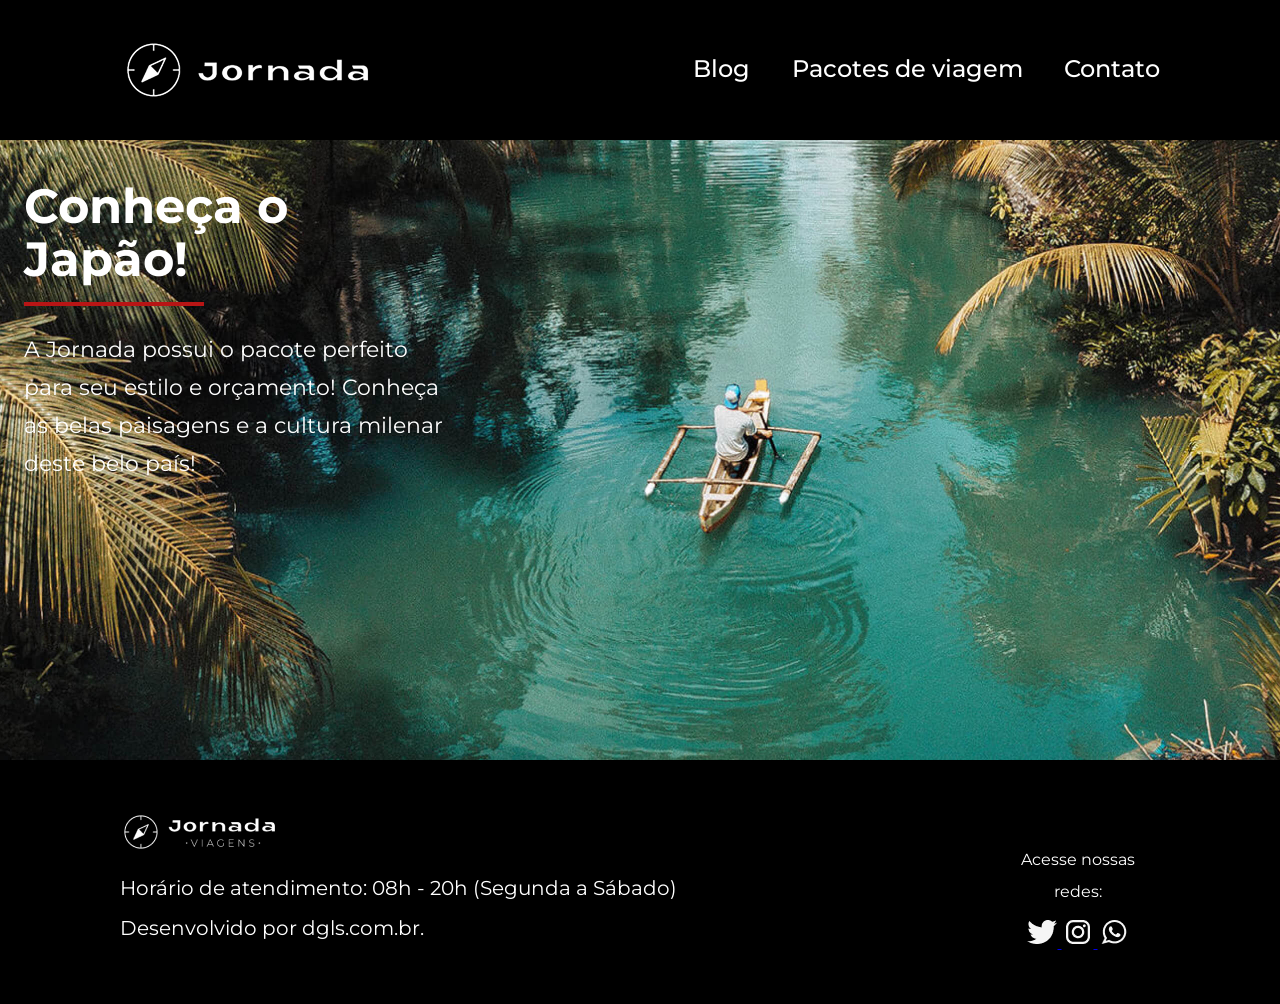
==== pacotes-de-viagem.html @ bf9d369d "Estiliza hero página pacotes de viagem" ====
<!doctype html>
<html lang="PT-BR">
  <head>
    <meta charset="UTF-8" />
    <meta name="viewport" content="width=device-width, initial-scale=1.0" />
    <link rel="icon" href="img/bussula-jornada-white.png" />
    <link rel="stylesheet" href="css/style.css" />
    <title>Pacotes de Viagem - Jornada Viagens</title>
    <meta name="description" content="Conheça os nossos pacotes de viagem!" />
    <meta property="og:title" content="Pacotes de Viagem - Jornada Viagens" />
    <meta
      property="og:description"
      content="Conheça os nossos pacotes de viagem!"
    />
    <meta property="og:image" content="#" />
    <meta
      property="og:url"
      content="https://dglshenriq.github.io/jornada-viagens"
    />
    <meta property="og:type" content="website" />
    <meta property="og:site_name" content="Jornada Viagens" />
  </head>
  <body>
    <header class="main-header">
      <a class="logo" href="index.html" title="Página Inicial">
        <img
          class="logo-mobile"
          src="img/bussula-jornada-white.png"
          title="Página Incial"
          alt="Bússula do logo Jornada Viagens na cor branca" /><img
          class="logo-desktop"
          src="img/Logo-branco 2.png"
          title="Página Incial"
          alt="Logo Jornada Viagens na cor branca"
      /></a>
      <div class="navigation-menu">
        <label for="menu">
          <img src="img/menu.png" alt="ícone de menu" />
        </label>
        <input type="checkbox" id="menu" hidden />
        <nav>
          <ul class="links-list">
            <li><a href="blog.html" title="Acessar blog">Blog</a></li>
            <li>
              <a href="pacotes.html" title="Acessar pacotes de viagem"
                >Pacotes de viagem</a
              >
            </li>
            <li><a href="contato.html" title="Acessar contato">Contato</a></li>
          </ul>
        </nav>
      </div>
    </header>
    <main>
      <section class="hero packages">
        <div class="hero-img">
             <div class="hero-overlay">

        <div class="package-container">

            <h1>Conheça o Japão!</h1>

            <span class="hero-divider"></span>

            <p>
                A Jornada possui o pacote perfeito para seu estilo e
                orçamento! Conheça as belas paisagens e a cultura
                milenar deste belo país!
            </p>
        </div>
      </section>
    </main>
    <footer class="main-footer">
      <div class="footer-content">
        <img
          src="img/logo-rodapé-branco.png"
          alt="logo completo Jornada Viagens"
        />
        <p>Horário de atendimento: 08h - 20h (Segunda a Sábado)</p>
        <p>
          Desenvolvido por
          <a
            class="dev-link"
            href="#"
            target="_blank"
            title="Desenvolvido por dgls.com.br"
            >dgls.com.br</a
          >.
        </p>
      </div>
      <div class="footer-social">
        <p>Acesse nossas redes:</p>
        <a href="#" target="_blank" title="Acesse o Twitter do Jornada Viagens">
          <img
            src="img/logo-twitter.png"
            alt="Ícone do Twitter na cor branca"
          />
        </a>
        <a
          href="#"
          target="_blank"
          title="Acesse o Instagram do Jornada Viagens"
        >
          <img
            src="img/logo-instagram.png"
            alt="Ícone do Instagram na cor branca"
          />
        </a>
        <a
          href="#"
          target="_blank"
          title="Entre em contato através do Whatsapp"
        >
          <img
            src="img/logo-whatsapp.png"
            alt="Ícone do WhatsApp na cor branca"
          />
        </a>
      </div>
    </footer>
  </body>
</html>
---- css/style.css ----
@import url(global.css);
@import url(header.css);
@import url(hero.css);
@import url(offers.css);
@import url(categories.css);
@import url(destinations.css);
@import url(payments.css);
@import url(testimonials.css);
@import url(footer.css);
@import url(packages.css);
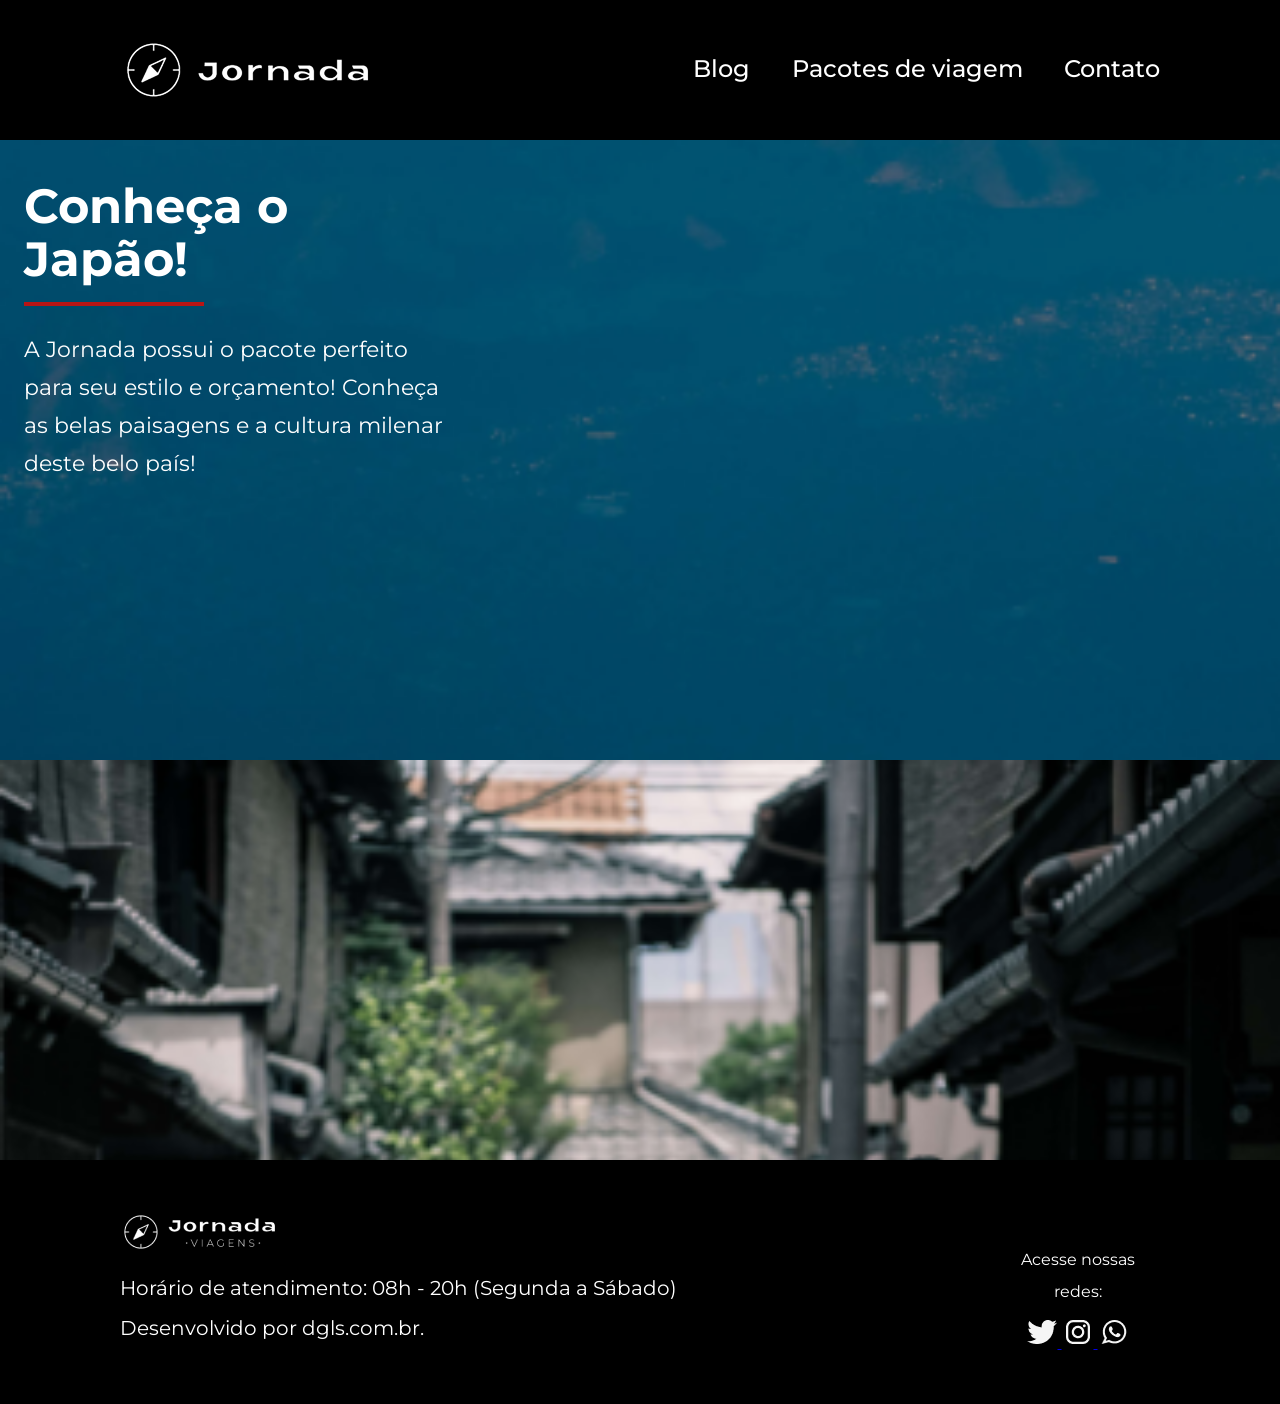
==== commit f72aeae0: "Estiliza o footer" ====
--- a/pacotes-de-viagem.html
+++ b/pacotes-de-viagem.html
@@ -69,6 +69,9 @@
             </p>
         </div>
       </section>
+      <section class="bottom-hero packages">
+        <div class="hero-img"></div>
+      </section>
     </main>
     <footer class="main-footer">
       <div class="footer-content">
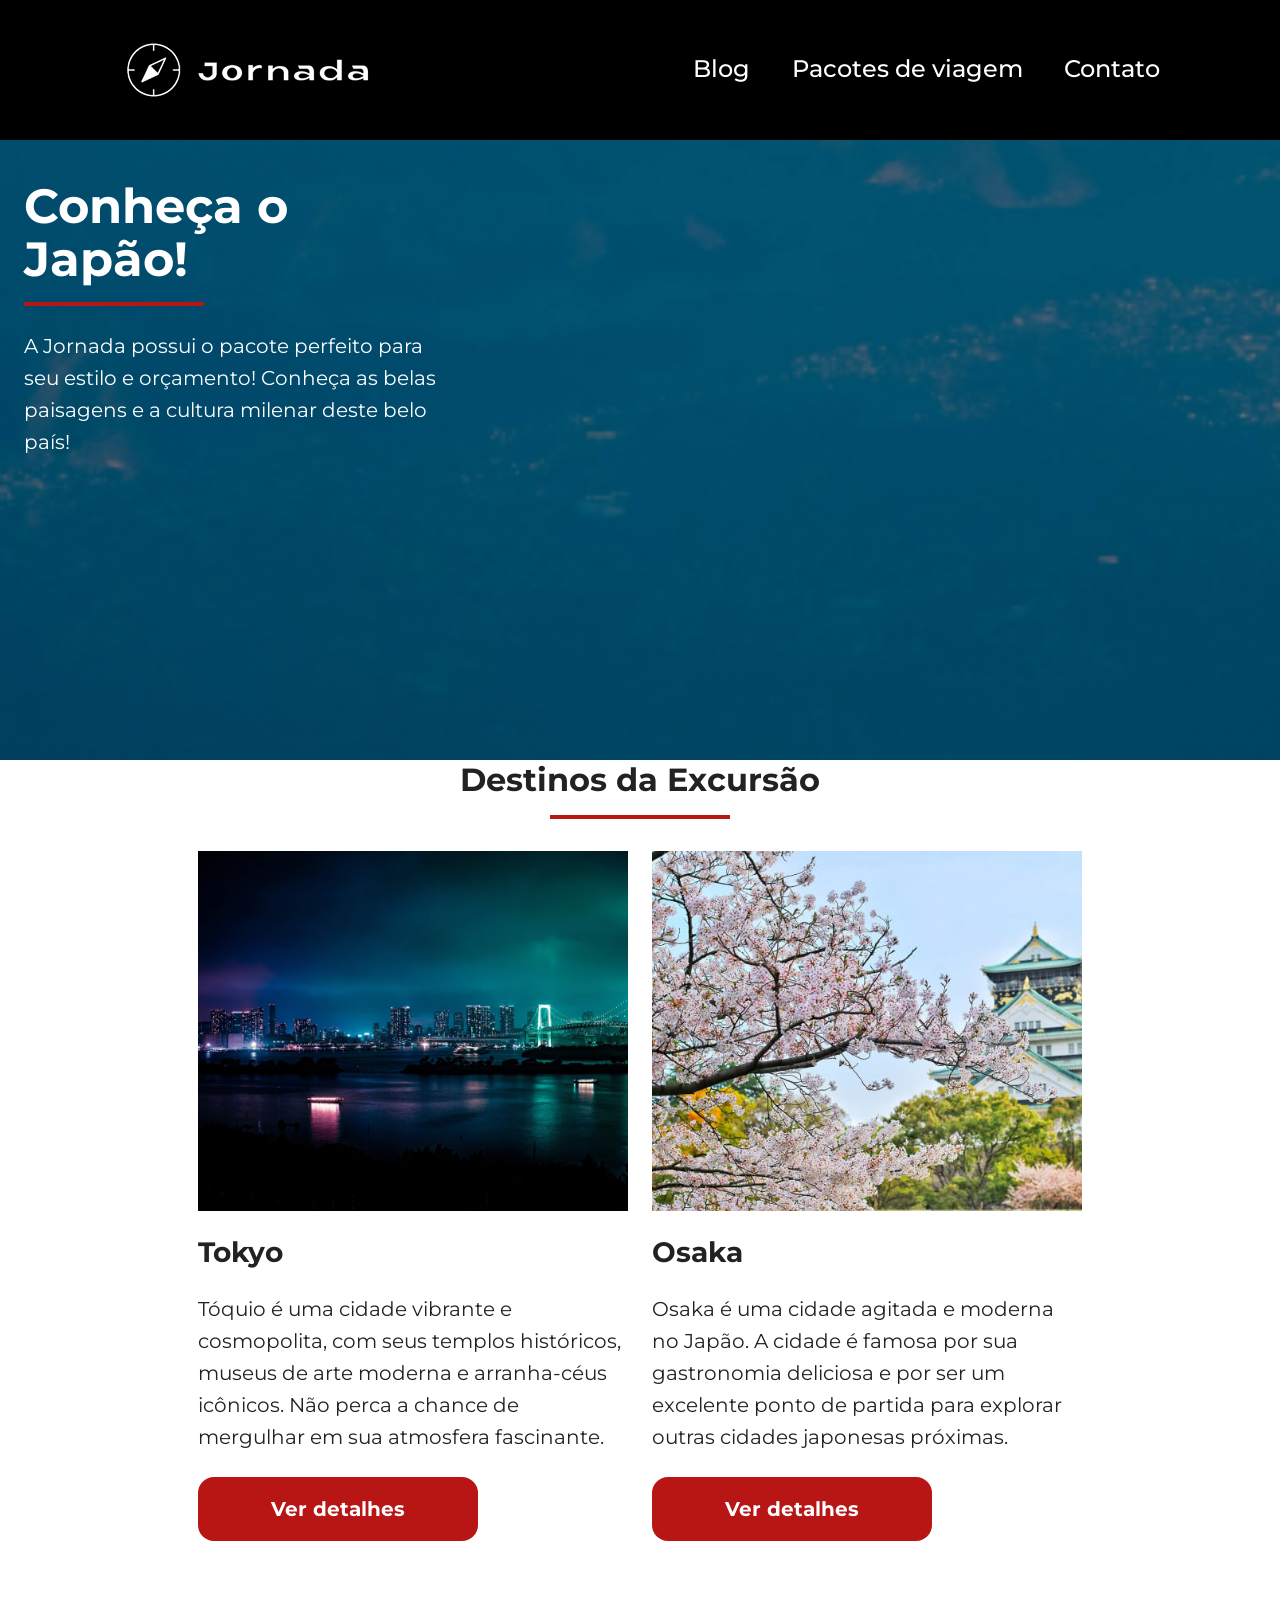
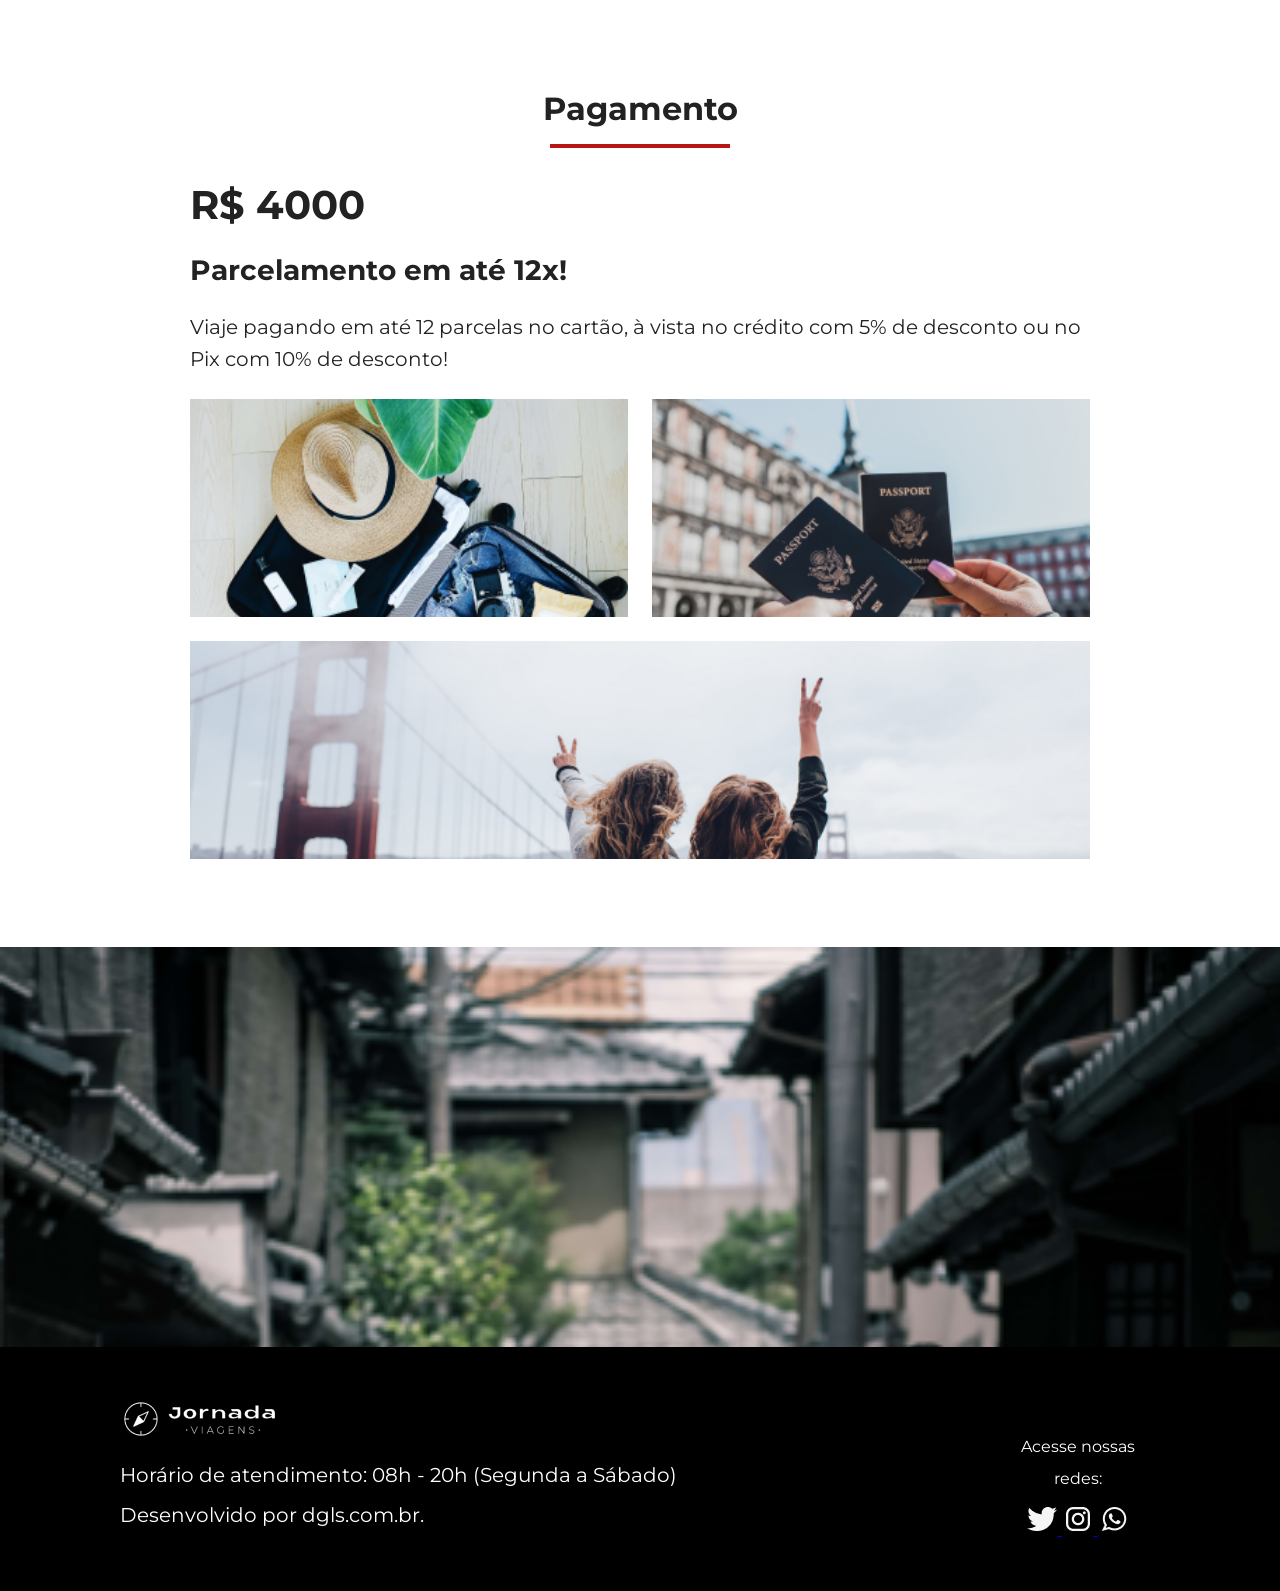
==== commit 0aa27925: "Inicia a construção da main" ====
--- a/pacotes-de-viagem.html
+++ b/pacotes-de-viagem.html
@@ -54,21 +54,90 @@
     <main>
       <section class="hero packages">
         <div class="hero-img">
-             <div class="hero-overlay">
-
-        <div class="package-container">
-
+          <div class="package-container">
             <h1>Conheça o Japão!</h1>
 
             <span class="hero-divider"></span>
 
-            <p>
-                A Jornada possui o pacote perfeito para seu estilo e
-                orçamento! Conheça as belas paisagens e a cultura
-                milenar deste belo país!
+            <p class="content-text">
+              A Jornada possui o pacote perfeito para seu estilo e orçamento!
+              Conheça as belas paisagens e a cultura milenar deste belo país!
             </p>
+          </div>
         </div>
       </section>
+      <section class="destinations">
+        <div class="section-title">
+          <h2>Destinos da Excursão</h2>
+          <hr />
+        </div>
+        <div class="destinations-items">
+          <article class="item">
+            <header>
+              <div class="img-items tokyo"></div>
+              <h3 class="content-title">Tokyo</h3>
+            </header>
+            <p class="content-text">
+              Tóquio é uma cidade vibrante e cosmopolita, com seus templos
+              históricos, museus de arte moderna e arranha-céus icônicos. Não
+              perca a chance de mergulhar em sua atmosfera fascinante.
+            </p>
+            <footer>
+              <a
+                class="button"
+                href="#"
+                target="_blank"
+                title="Veja mais detalhes do destino Tokyo"
+                >Ver detalhes</a
+              >
+            </footer>
+          </article>
+          <article class="item">
+            <header>
+              <div class="img-items osaka"></div>
+              <h3 class="content-title">Osaka</h3>
+            </header>
+            <p class="content-text">
+              Osaka é uma cidade agitada e moderna no Japão. A cidade é famosa
+              por sua gastronomia deliciosa e por ser um excelente ponto de
+              partida para explorar outras cidades japonesas próximas.
+            </p>
+            <footer>
+              <a
+                class="button"
+                href="#"
+                target="_blank"
+                title="Veja mais detalhes do destino Tokyo"
+                >Ver detalhes</a
+              >
+            </footer>
+          </article>
+        </div>
+      </section>
+      <section class="payments">
+        <div class="section-title">
+          <h2>Pagamento</h2>
+          <hr />
+        </div>
+        <article class="payments-item">
+          <div class="content-container">
+            <div class="text-content">
+              <span>R$ 4000</span>
+              <h3 class="content-title">Parcelamento em até 12x!</h3>
+              <p class="content-text">
+                Viaje pagando em até 12 parcelas no cartão, à vista no crédito
+                com 5% de desconto ou no Pix com 10% de desconto!
+              </p>
+            </div>
+            <div class="image-gallery">
+              <div class="image bag"></div>
+              <div class="image passport"></div>
+              <div class="image people colspan2"></div>
+            </div>
+          </div>
+        </article>
+      </section>
+
       <section class="bottom-hero packages">
         <div class="hero-img"></div>
       </section>
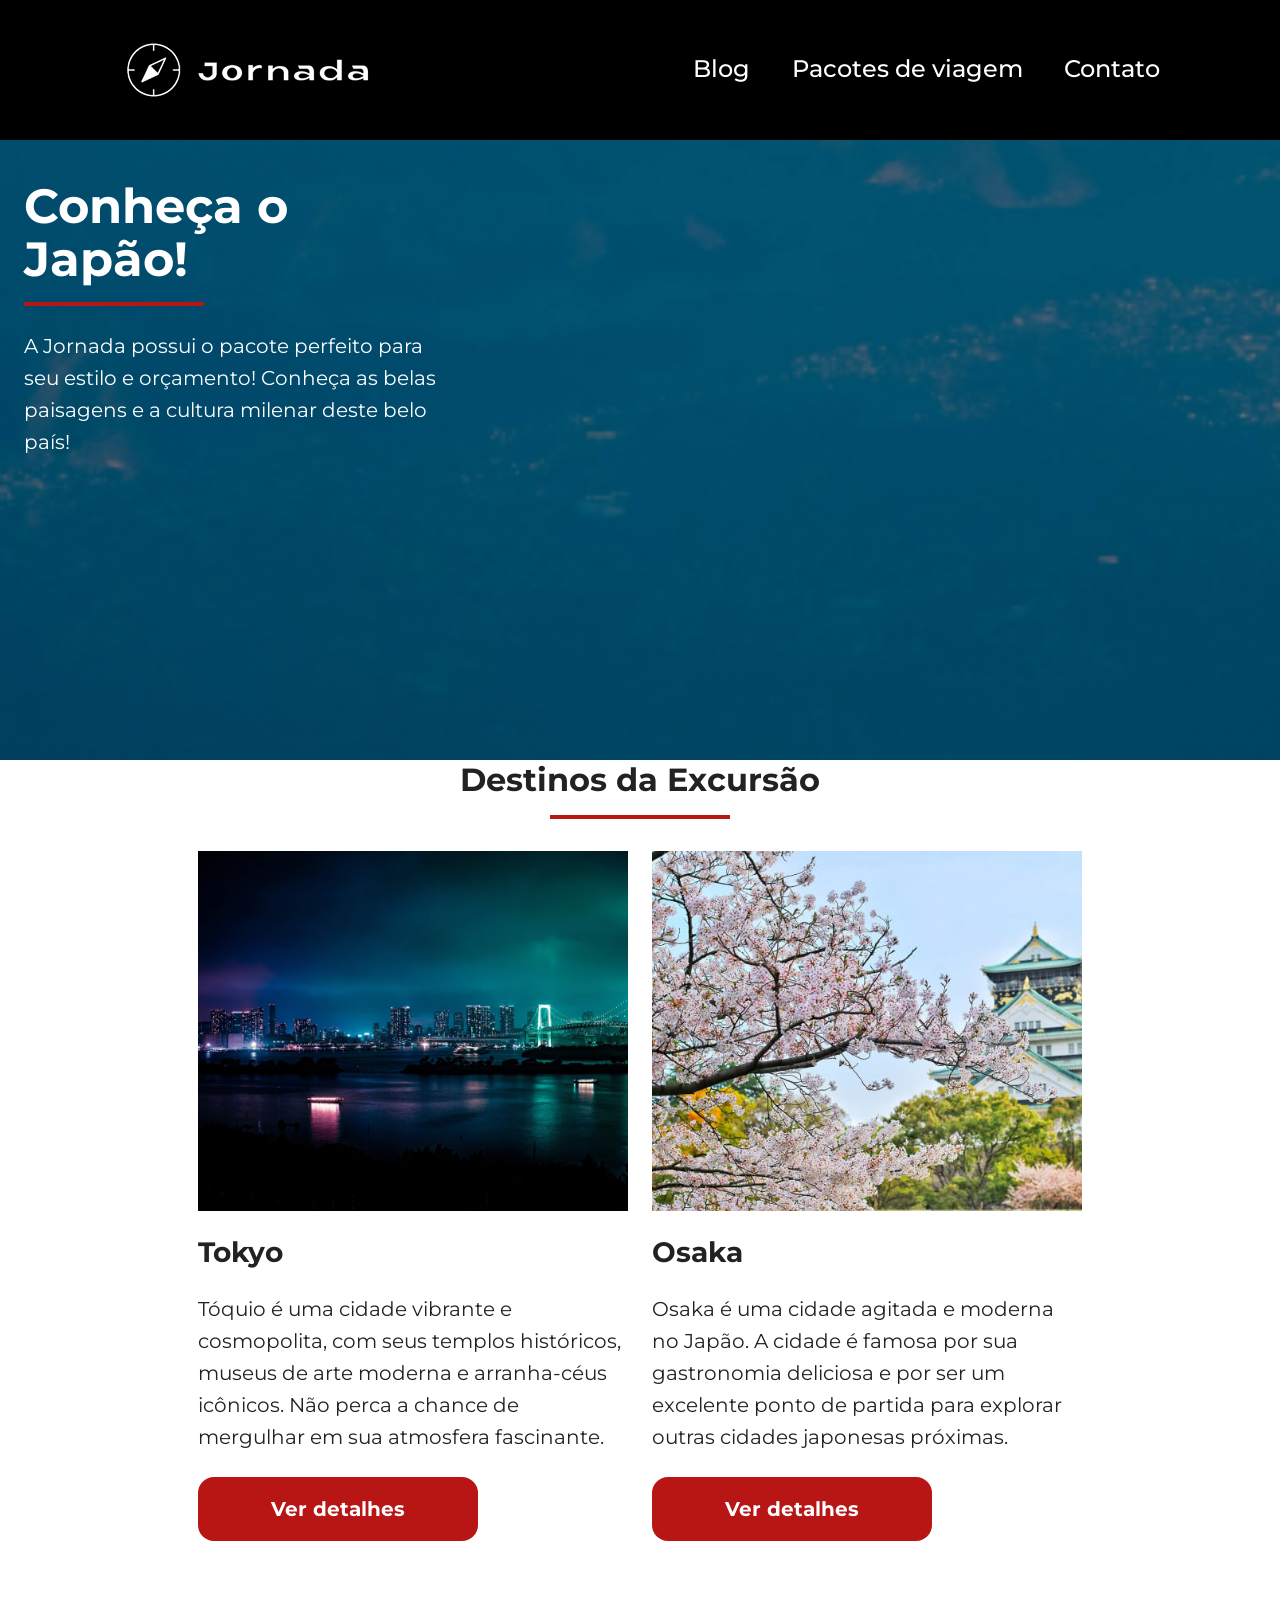
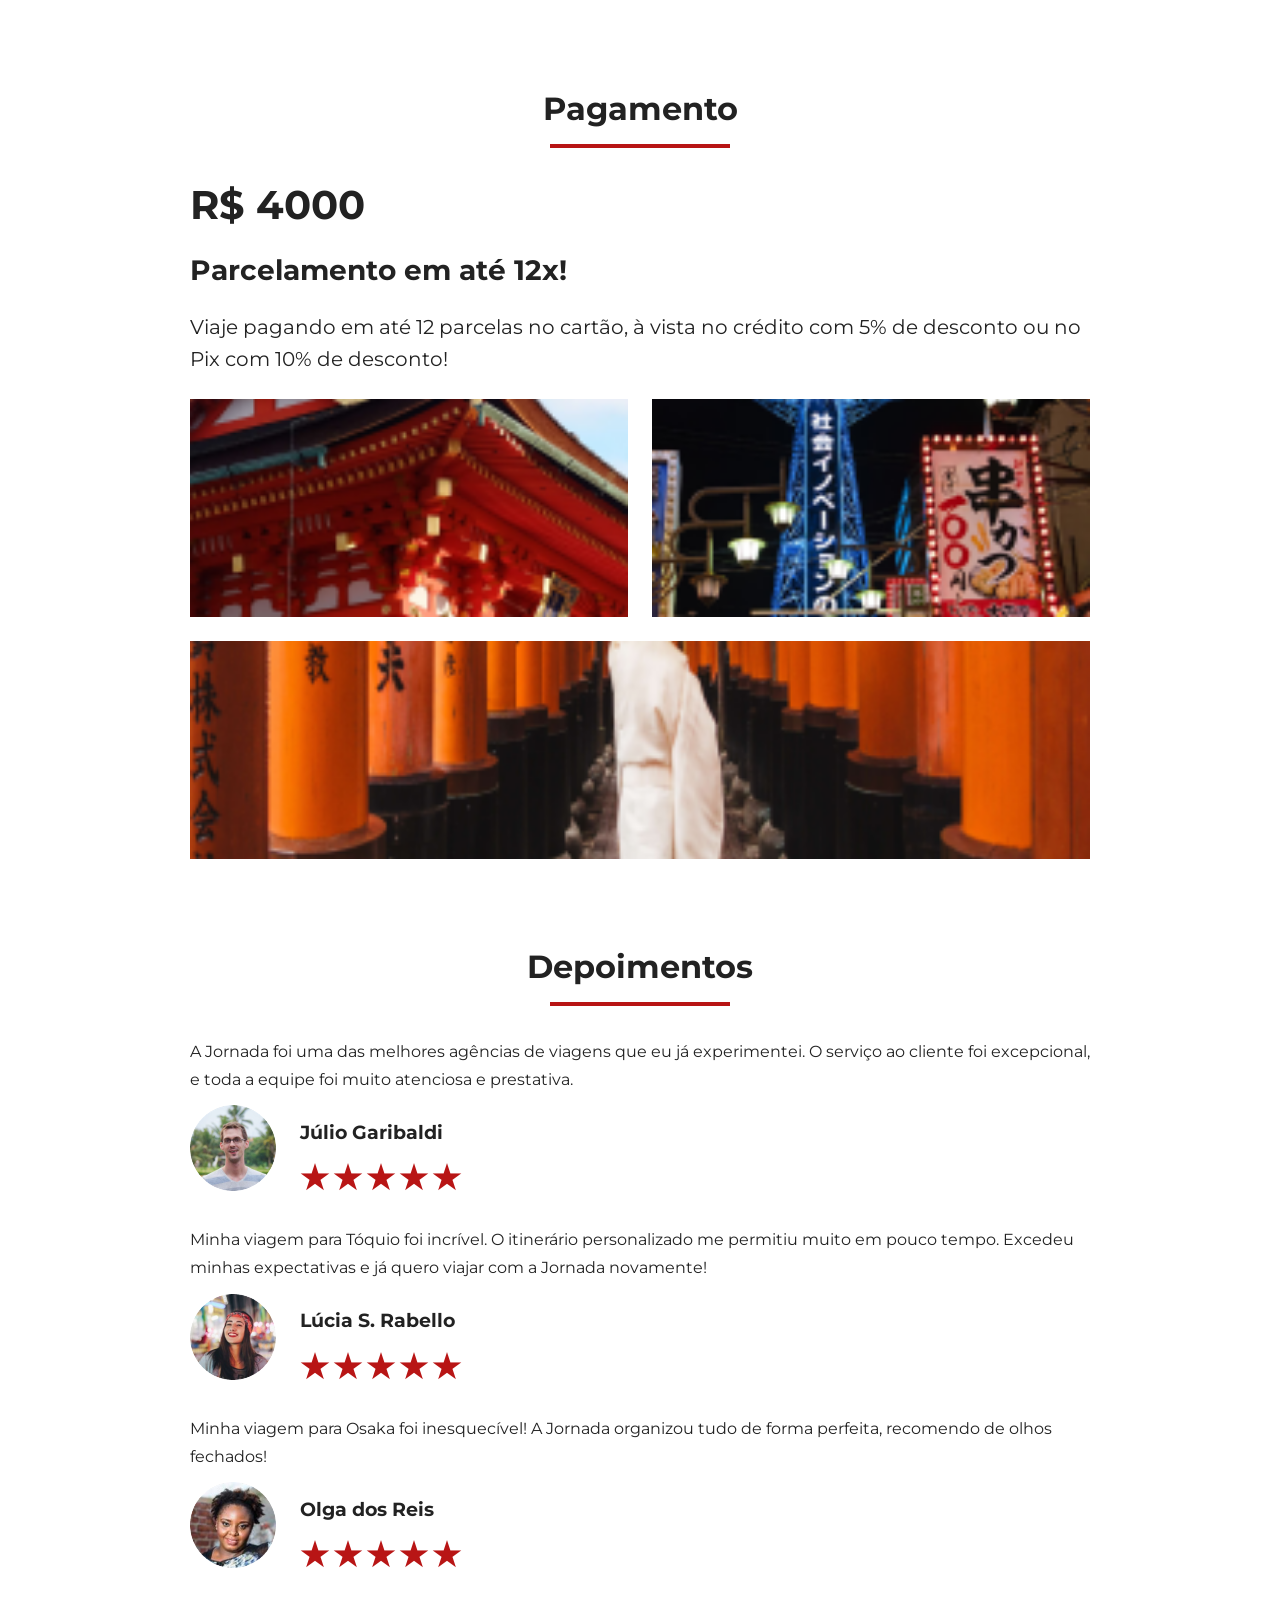
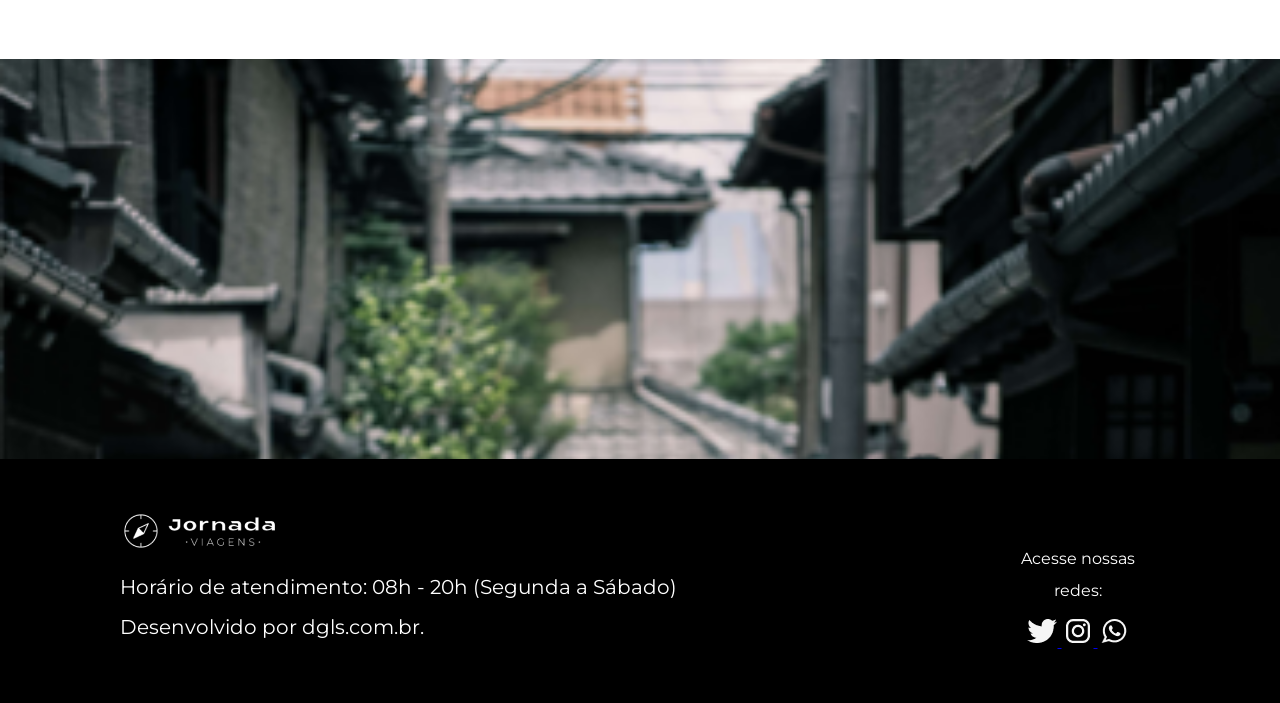
==== commit 5734fd09: "Finaliza a página de pacotes" ====
--- a/pacotes-de-viagem.html
+++ b/pacotes-de-viagem.html
@@ -114,7 +114,7 @@
           </article>
         </div>
       </section>
-      <section class="payments">
+      <section class="payments packages">
         <div class="section-title">
           <h2>Pagamento</h2>
           <hr />
@@ -130,12 +130,89 @@
               </p>
             </div>
             <div class="image-gallery">
-              <div class="image bag"></div>
-              <div class="image passport"></div>
-              <div class="image people colspan2"></div>
+              <div class="image castelo"></div>
+              <div class="image cidade"></div>
+              <div class="image gueixa colspan2"></div>
             </div>
           </div>
         </article>
+      </section>
+      <section class="testimonials">
+        <div class="section-title">
+          <h2>Depoimentos</h2>
+          <hr />
+        </div>
+        <div class="testimonials-container">
+          <article>
+            <header>
+              <p>
+                A Jornada foi uma das melhores agências de viagens que eu já experimentei. O serviço ao cliente foi excepcional, e toda a equipe foi muito atenciosa e prestativa.
+              </p>
+            </header>
+            <footer>
+              <img
+                src="img/avatar-julio.png"
+                alt="Foto de perfil do cliente Júlio Garibaldi"
+              />
+              <div class="div profile-content">
+                <h3>Júlio Garibaldi</h3>
+                <div class="rating">
+                  <span class="star">★</span>
+                  <span class="star">★</span>
+                  <span class="star">★</span>
+                  <span class="star">★</span>
+                  <span class="star">★</span>
+                </div>
+              </div>
+            </footer>
+          </article>
+          <article>
+            <header>
+              <p>
+                Minha viagem para Tóquio foi incrível. O itinerário personalizado me permitiu muito em pouco tempo. Excedeu minhas expectativas e já quero viajar com a Jornada novamente!
+              </p>
+            </header>
+            <footer>
+              <img
+                src="img/avatar-lucia.png"
+                alt="Foto de perfil da cliente Lúcia S. Rabello"
+              />
+              <div class="div profile-content">
+                <h3>Lúcia S. Rabello</h3>
+                <div class="rating">
+                  <span class="star">★</span>
+                  <span class="star">★</span>
+                  <span class="star">★</span>
+                  <span class="star">★</span>
+                  <span class="star">★</span>
+                </div>
+              </div>
+            </footer>
+          </article>
+          <article>
+            <header>
+              <p>
+                Minha viagem para Osaka foi inesquecível! A Jornada organizou tudo de forma perfeita, recomendo de olhos fechados!
+              </p>
+            </header>
+            <footer>
+              <img
+                src="img/avatar-olga.png"
+                alt="Foto de perfil da cliente Olga dos Reis"
+              />
+              <div class="div profile-content">
+                <h3>Olga dos Reis</h3>
+                <div class="rating">
+                  <span class="star">★</span>
+                  <span class="star">★</span>
+                  <span class="star">★</span>
+                  <span class="star">★</span>
+                  <span class="star">★</span>
+                </div>
+              </div>
+            </footer>
+          </article>
+        </div>
       </section>
 
       <section class="bottom-hero packages">
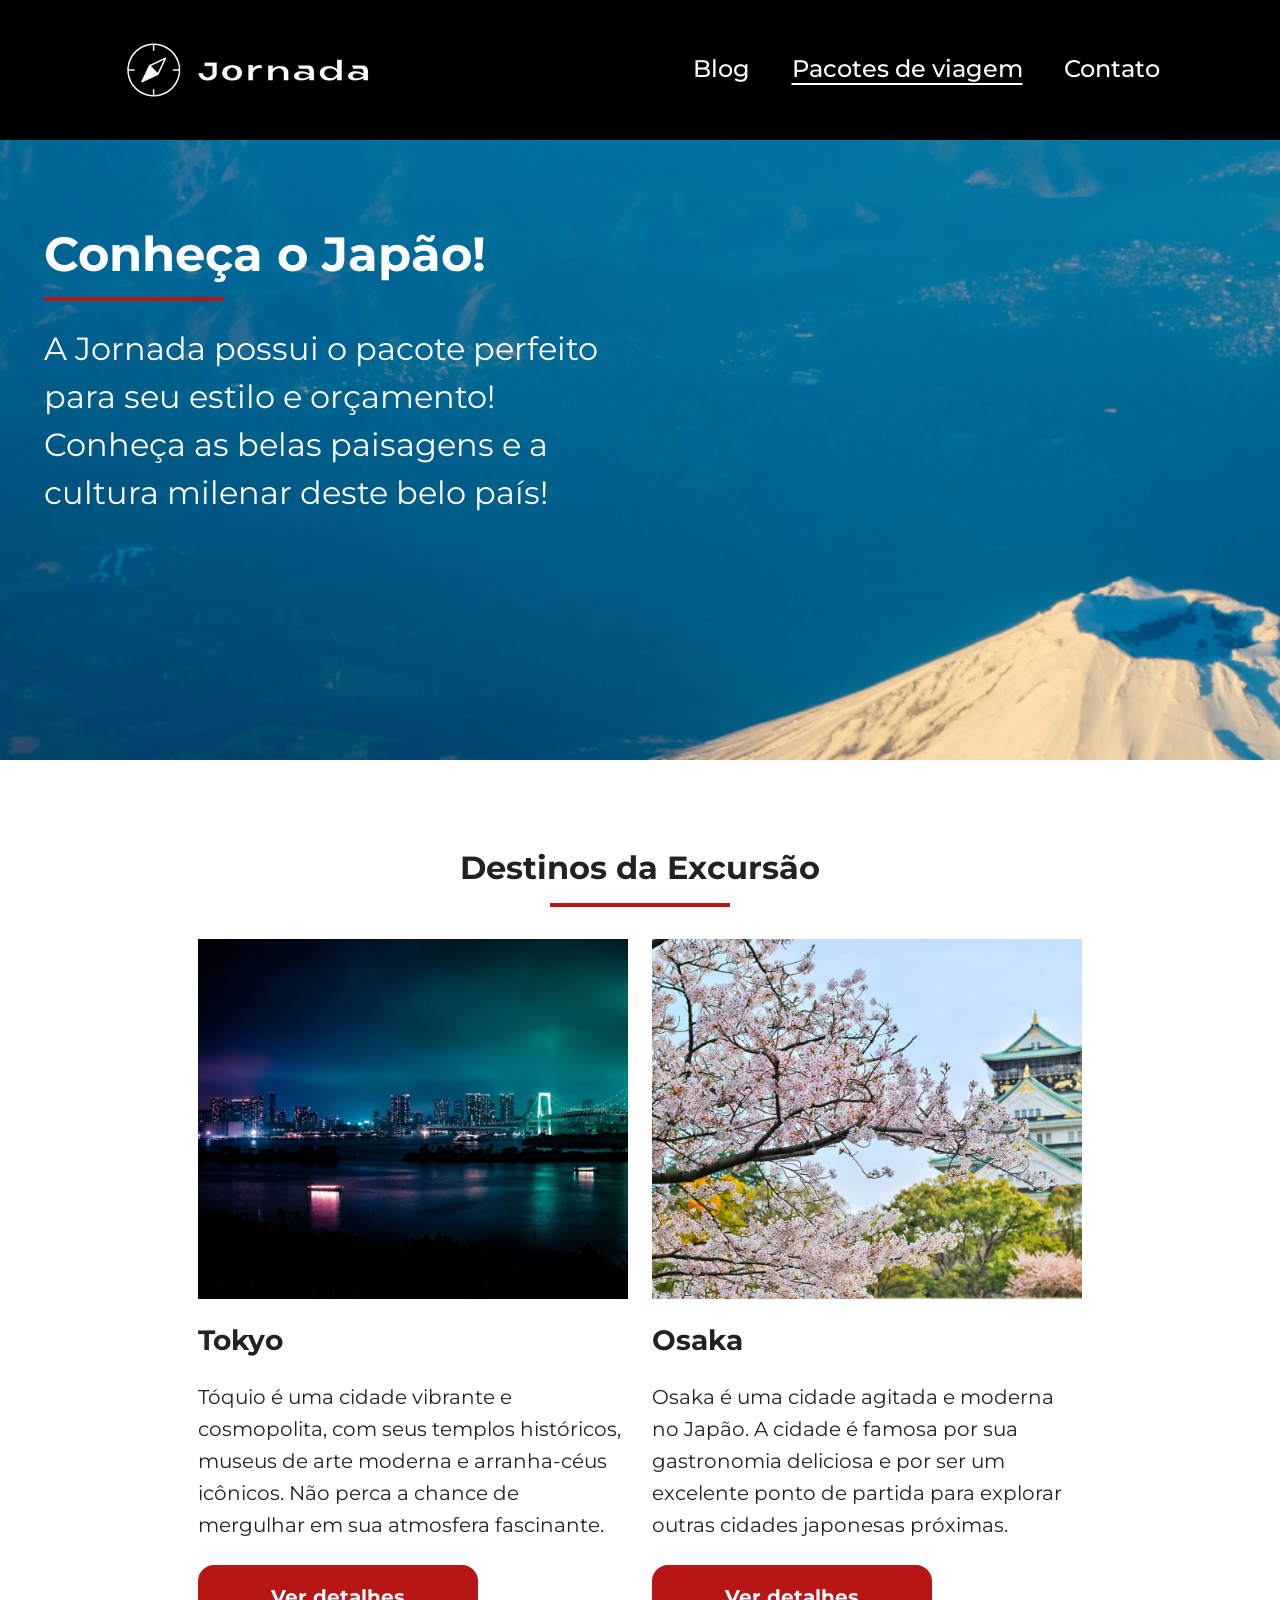
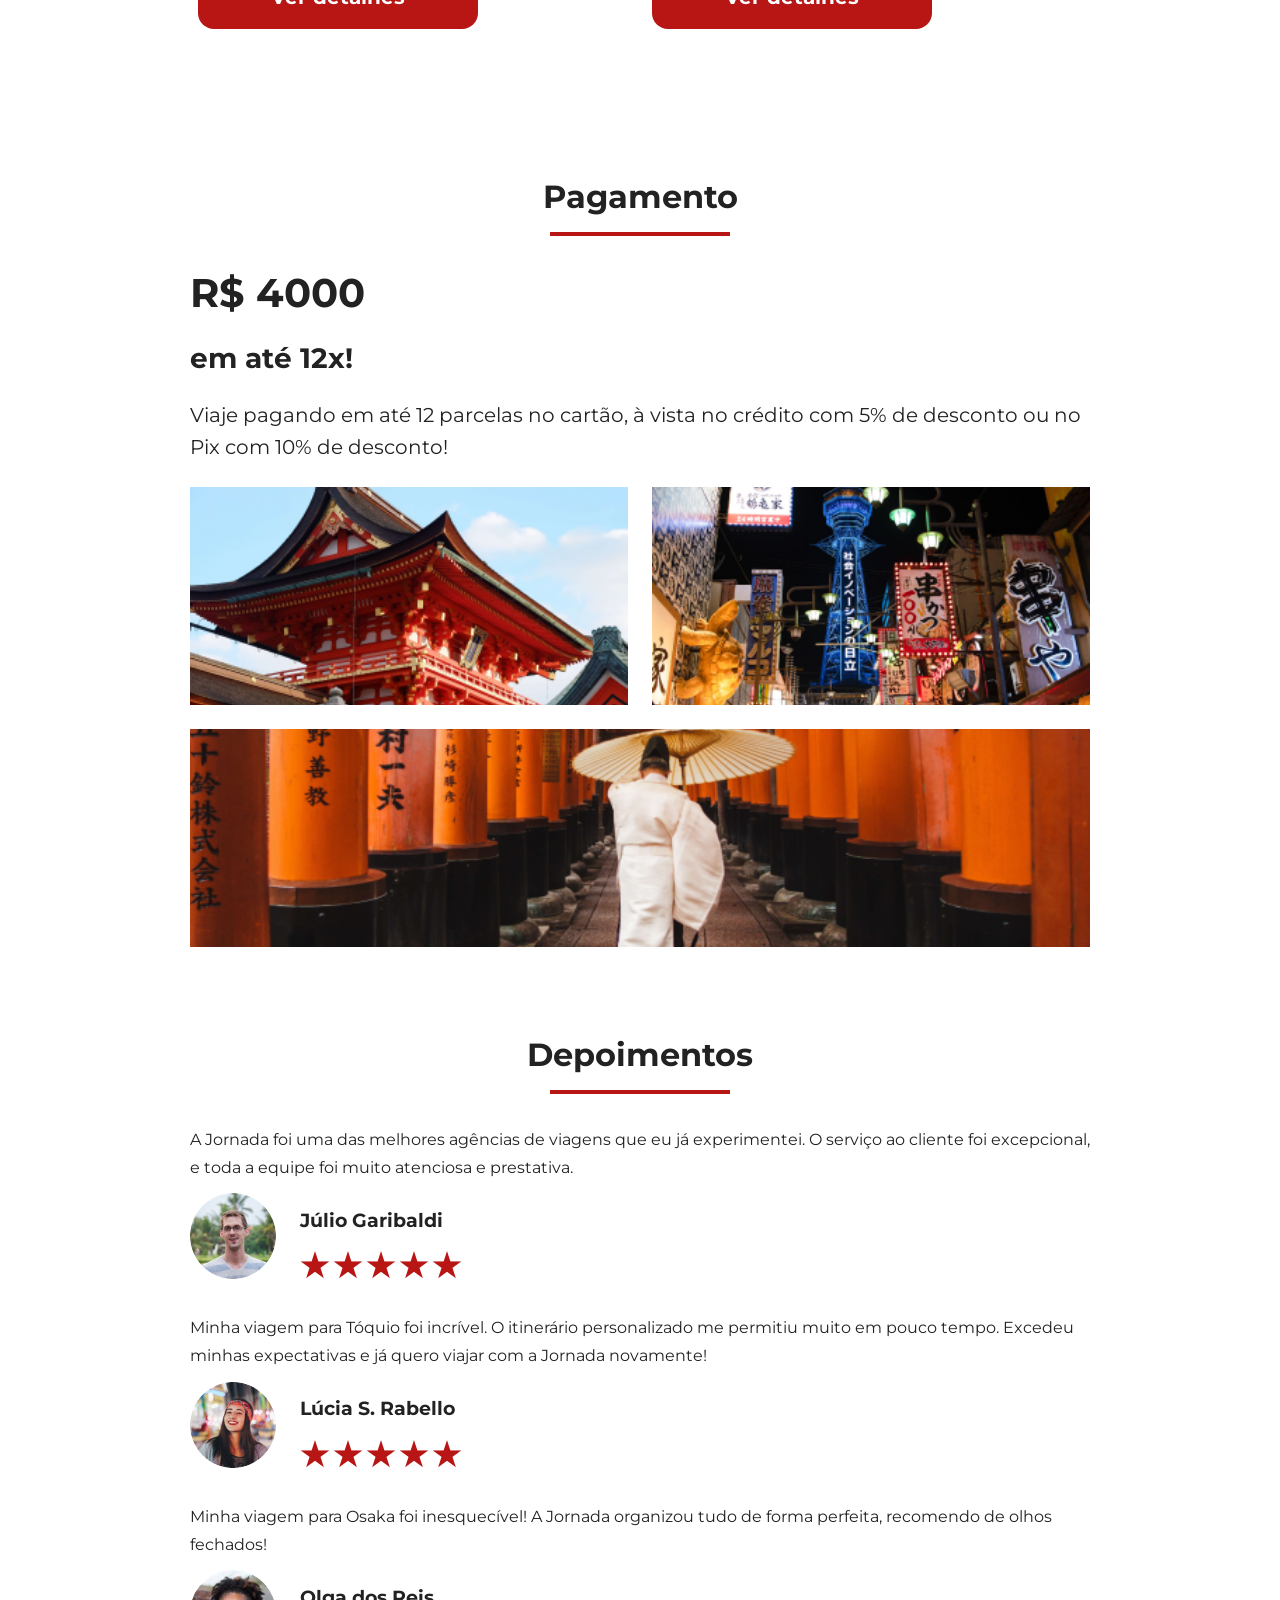
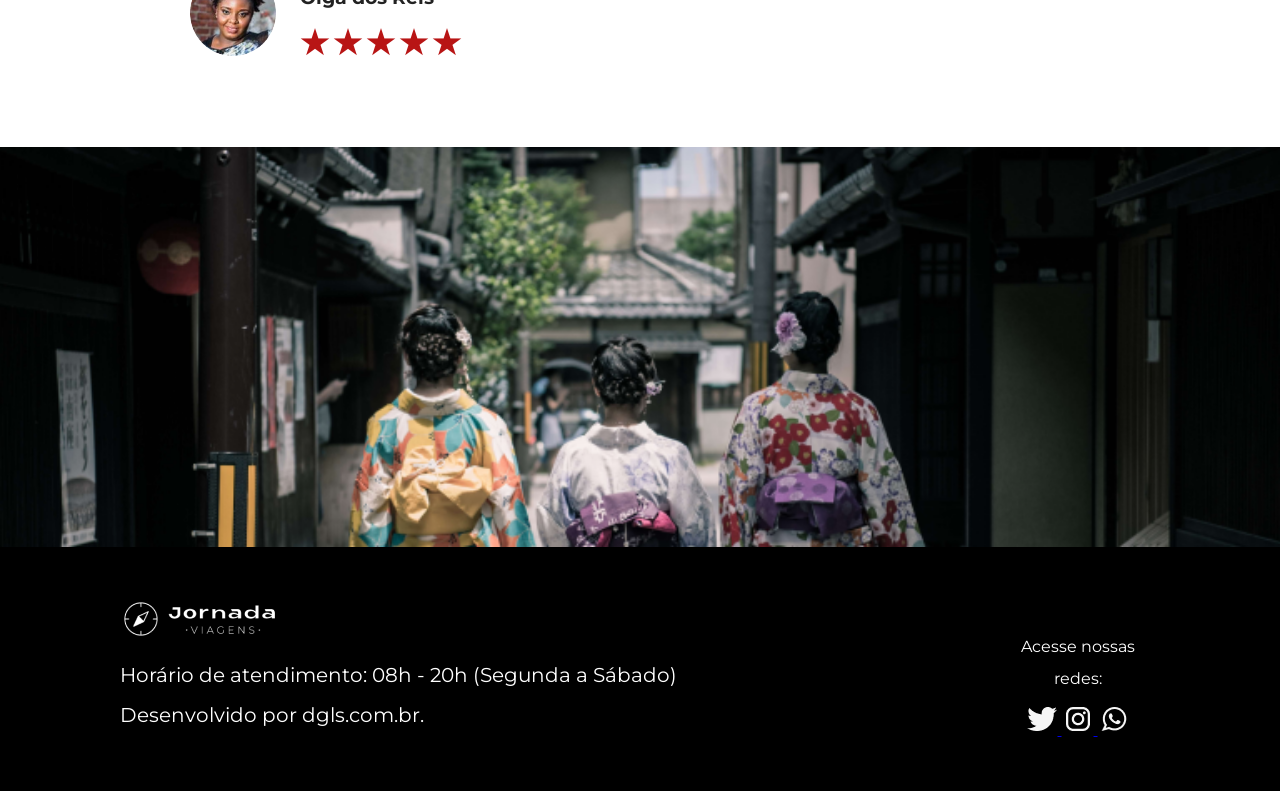
==== commit 4c0d0b8d: "Adiciona class active ao link correspondente da página no menu" ====
--- a/pacotes-de-viagem.html
+++ b/pacotes-de-viagem.html
@@ -40,13 +40,21 @@
         <input type="checkbox" id="menu" hidden />
         <nav>
           <ul class="links-list">
-            <li><a href="blog.html" title="Acessar blog">Blog</a></li>
             <li>
-              <a href="pacotes.html" title="Acessar pacotes de viagem"
+              <a href="blog.html" title="Acessar blog">Blog</a>
+            </li>
+            <li>
+              <a
+                class="active"
+                aria-current="page"
+                href="pacotes-de-viagem.html"
+                title="Acessar pacotes de viagem"
                 >Pacotes de viagem</a
               >
             </li>
-            <li><a href="contato.html" title="Acessar contato">Contato</a></li>
+            <li>
+              <a href="contato.html" title="Acessar contato">Contato</a>
+            </li>
           </ul>
         </nav>
       </div>
@@ -123,7 +131,7 @@
           <div class="content-container">
             <div class="text-content">
               <span>R$ 4000</span>
-              <h3 class="content-title">Parcelamento em até 12x!</h3>
+              <h3 class="content-title">em até 12x!</h3>
               <p class="content-text">
                 Viaje pagando em até 12 parcelas no cartão, à vista no crédito
                 com 5% de desconto ou no Pix com 10% de desconto!
@@ -146,7 +154,9 @@
           <article>
             <header>
               <p>
-                A Jornada foi uma das melhores agências de viagens que eu já experimentei. O serviço ao cliente foi excepcional, e toda a equipe foi muito atenciosa e prestativa.
+                A Jornada foi uma das melhores agências de viagens que eu já
+                experimentei. O serviço ao cliente foi excepcional, e toda a
+                equipe foi muito atenciosa e prestativa.
               </p>
             </header>
             <footer>
@@ -169,7 +179,9 @@
           <article>
             <header>
               <p>
-                Minha viagem para Tóquio foi incrível. O itinerário personalizado me permitiu muito em pouco tempo. Excedeu minhas expectativas e já quero viajar com a Jornada novamente!
+                Minha viagem para Tóquio foi incrível. O itinerário
+                personalizado me permitiu muito em pouco tempo. Excedeu minhas
+                expectativas e já quero viajar com a Jornada novamente!
               </p>
             </header>
             <footer>
@@ -192,7 +204,8 @@
           <article>
             <header>
               <p>
-                Minha viagem para Osaka foi inesquecível! A Jornada organizou tudo de forma perfeita, recomendo de olhos fechados!
+                Minha viagem para Osaka foi inesquecível! A Jornada organizou
+                tudo de forma perfeita, recomendo de olhos fechados!
               </p>
             </header>
             <footer>
